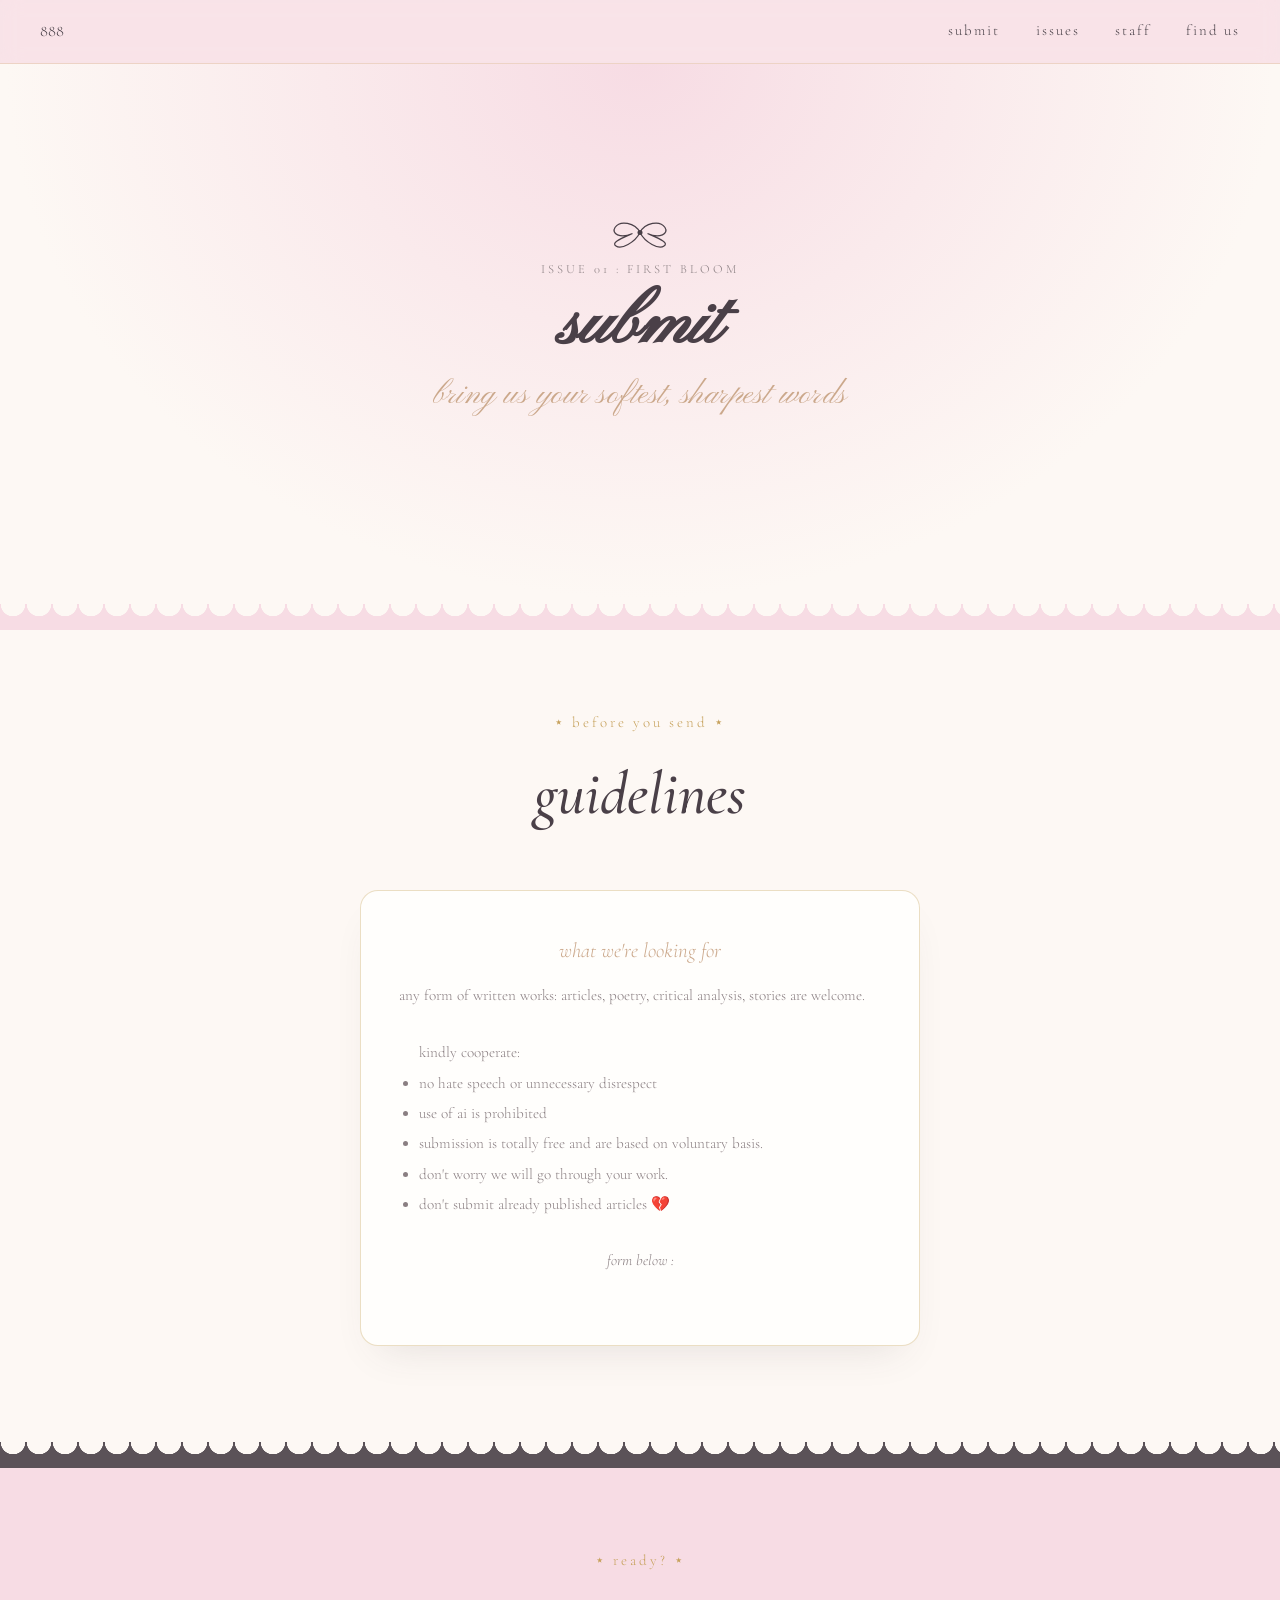
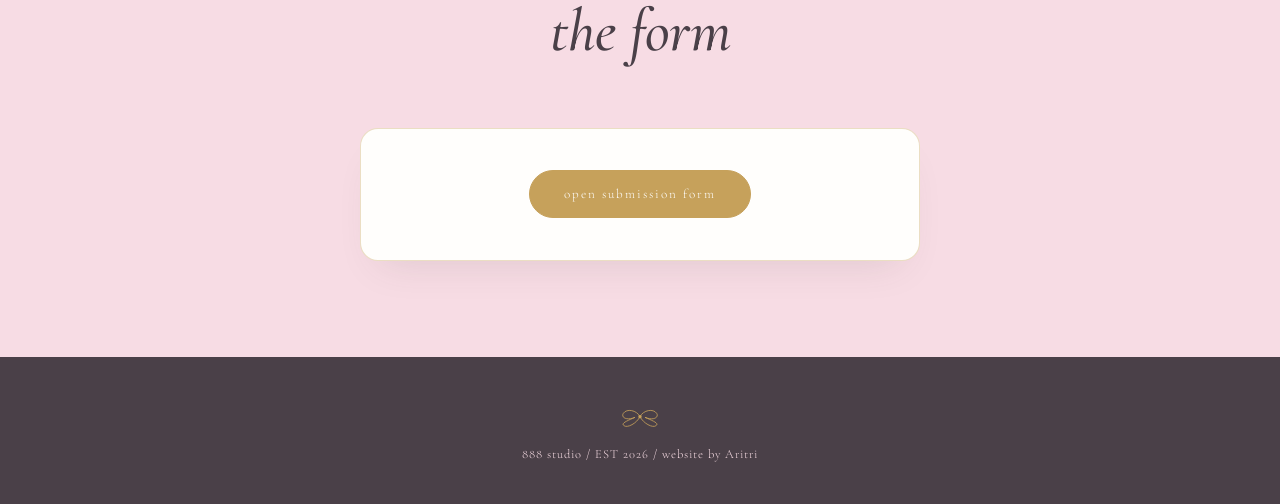
==== submit.html @ e038762c "Initial commit" ====
<!DOCTYPE html>
<html lang="en">
<head>
<meta charset="UTF-8">
<meta name="viewport" content="width=device-width, initial-scale=1.0">
<title>submit — 888 studio</title>
<meta name="description" content="Submit your work to 888 studio digital magazine.">
<link rel="preconnect" href="https://fonts.googleapis.com">
<link rel="preconnect" href="https://fonts.gstatic.com" crossorigin>
<link href="https://fonts.googleapis.com/css2?family=Cormorant+Garamond:ital,wght@0,300;0,400;0,500;0,600;0,700;1,400;1,500&family=Pinyon+Script&family=Parisienne&display=swap" rel="stylesheet">
<link rel="stylesheet" href="css/style.css">
</head>
<body>

<div class="lace-overlay" aria-hidden="true"></div>

<!-- NAV -->
<header class="nav">
  <a href="index.html" class="nav__brand">888</a>
  <nav class="nav__links">
    <a href="index.html#submit">submit</a>
    <a href="index.html#issues">issues</a>
    <a href="index.html#staff">staff</a>
    <a href="index.html#find-us">find us</a>
  </nav>
  <button class="nav__toggle" id="navToggle" aria-label="Toggle menu">
    <span></span><span></span><span></span>
  </button>
</header>

<!-- SUBMIT HERO -->
<section class="hero" style="min-height: 60vh;">
  <div class="hero__bow" aria-hidden="true">
    <svg viewBox="0 0 120 70" width="60">
      <path d="M60 35 C50 15, 20 10, 10 25 C2 37, 20 48, 45 37 C20 48, 2 55, 12 62 C22 70, 50 55, 60 35 Z" fill="none" stroke="currentColor" stroke-width="2.5"/>
      <path d="M60 35 C70 15, 100 10, 110 25 C118 37, 100 48, 75 37 C100 48, 118 55, 108 62 C98 70, 70 55, 60 35 Z" fill="none" stroke="currentColor" stroke-width="2.5"/>
      <circle cx="60" cy="35" r="5" fill="currentColor"/>
    </svg>
  </div>
  <p class="hero__eyebrow">issue 01 : first bloom</p>
  <h1 class="hero__title" style="font-size: clamp(2.8rem, 8vw, 4.5rem);">submit</h1>
  <p class="hero__tagline">bring us your softest, sharpest words</p>
</section>

<div class="scallop scallop--pink" aria-hidden="true"></div>

<!-- GUIDELINES -->
<section class="section section--cream">
  <p class="section__eyebrow">⋆ before you send ⋆</p>
  <h2 class="section__title">guidelines</h2>

  <div class="card card--submit" style="text-align: left;">
    <p class="card__kicker" style="text-align:center;">what we're looking for</p>
    <p class="card__text">
      any form of written works: articles, poetry, critical analysis, stories are welcome.
    </p>
    <ul style="color: var(--grey-warm); font-size: 0.95rem; margin: 0 0 1.8rem 1.2rem; line-height: 2;">
      <p>kindly cooperate:</p>
      <li>no hate speech or unnecessary disrespect</li>
      <li>use of ai is prohibited</li>
      <li>submission is totally free and are based on voluntary basis.</li>
      <li>don't worry we will go through your work.</li>
      <li>don't submit already published articles 💔</li>
    </ul>
    <p class="card__text" style="text-align:center; font-style: italic;">
      form below :
    </p>
  </div>
</section>

<div class="scallop scallop--grey" aria-hidden="true"></div>

<!-- FORM AREA -->
<section class="section section--blush">
  <p class="section__eyebrow">⋆ ready? ⋆</p>
  <h2 class="section__title">the form</h2>

  <div class="card card--submit">
  
    <a href="https://forms.gle/hJcErPX4Rbnx6fT1A" class="btn btn--filled" target="_blank" rel="noopener">open submission form</a>
  </div>
</section>

<!-- FOOTER -->
<footer class="footer">
  <div class="footer__bow" aria-hidden="true">
    <svg viewBox="0 0 120 70" width="40">
      <path d="M60 35 C50 15, 20 10, 10 25 C2 37, 20 48, 45 37 C20 48, 2 55, 12 62 C22 70, 50 55, 60 35 Z" fill="none" stroke="currentColor" stroke-width="2.5"/>
      <path d="M60 35 C70 15, 100 10, 110 25 C118 37, 100 48, 75 37 C100 48, 118 55, 108 62 C98 70, 70 55, 60 35 Z" fill="none" stroke="currentColor" stroke-width="2.5"/>
      <circle cx="60" cy="35" r="5" fill="currentColor"/>
    </svg>
  </div>
  <p>888 studio / EST 2026 / website by Aritri</p>
</footer>

<script src="js/main.js"></script>
</body>
</html>
---- css/style.css ----
/* ============================================
   888 studio — style with substance
   ============================================ */

:root {
  --pink-blush:     #F7DCE4;
  --pink-rose:      #EFC2D1;
  --pink-deep:      #E5A9BE;
  --grey-warm:      #8A7F82;
  --grey-plum:      #4A4048;
  --cream-lace:     #FDF8F4;
  --fawn:           #CBA88B;
  --gold:           #C6A15B;
  --white:          #FFFEFC;

  --font-display: 'Cormorant Garamond', serif;
  --font-script:  'Pinyon Script', cursive;
  --font-subhead: 'Pinyon Script', cursive;
  --font-body:    'Cormorant Garamond', serif;

  --max-width: 1080px;
}

* { margin: 0; padding: 0; box-sizing: border-box; }

html { scroll-behavior: smooth; }

body {
  background: var(--cream-lace);
  color: var(--grey-plum);
  font-family: var(--font-body);
  font-weight: 300;
  line-height: 1.7;
  overflow-x: hidden;
  position: relative;
}

a { color: inherit; text-decoration: none; }

img { max-width: 100%; display: block; }

/* ---------- ambient lace texture ---------- */
.lace-overlay {
  position: fixed;
  inset: 0;
  pointer-events: none;
  z-index: 0;
  opacity: 0.5;
  background-image:
    radial-gradient(circle at 1px 1px, rgba(203,168,139,0.15) 1px, transparent 1px);
  background-size: 26px 26px;
}

/* ---------- nav ---------- */
.nav {
  position: sticky;
  top: 0;
  z-index: 100;
  display: flex;
  align-items: center;
  justify-content: space-between;
  padding: 1.1rem 2.5rem;
  background: rgba(247, 220, 228, 0.75);
  backdrop-filter: blur(10px);
  border-bottom: 1px solid rgba(198, 161, 91, 0.25);
}

.nav__brand {
  display: flex;
  align-items: center;
}

.nav__logo {
  height: 42px;
  width: auto;
  display: block;
}

.nav__links {
  display: flex;
  gap: 2.2rem;
}

.nav__links a {
  font-size: 0.93rem;
  letter-spacing: 2px;
  text-transform: lowercase;
  color: var(--grey-plum);
  position: relative;
  padding-bottom: 3px;
}

.nav__links a::after {
  content: '';
  position: absolute;
  left: 0; bottom: 0;
  width: 0%;
  height: 1px;
  background: var(--gold);
  transition: width 0.3s ease;
}

.nav__links a:hover::after { width: 100%; }

.nav__toggle {
  display: none;
  flex-direction: column;
  gap: 5px;
  background: none;
  border: none;
  cursor: pointer;
}

.nav__toggle span {
  width: 24px;
  height: 1.5px;
  background: var(--grey-plum);
}

/* ---------- hero ---------- */
.hero {
  position: relative;
  z-index: 1;
  min-height: 92vh;
  display: flex;
  flex-direction: column;
  align-items: center;
  justify-content: center;
  text-align: center;
  padding: 4rem 1.5rem 6rem;
  background:
    radial-gradient(ellipse at 50% 0%, var(--pink-blush) 0%, var(--cream-lace) 70%);
}

.hero__logo {
  width: min(340px, 78vw);
  height: auto;
  margin: 0.4rem 0 -0.6rem;
}

@keyframes sway {
  0%, 100% { transform: rotate(-4deg); }
  50% { transform: rotate(4deg); }
}

.hero__eyebrow {
  font-size: 0.78rem;
  letter-spacing: 3px;
  text-transform: uppercase;
  color: var(--grey-warm);
  margin-bottom: 0.6rem;
}

.hero__title {
  font-family: var(--font-script);
  font-size: clamp(3.5rem, 10vw, 6.5rem);
  color: var(--grey-plum);
  line-height: 1;
}

.hero__tagline {
  font-family: var(--font-subhead);
  font-weight: 400;
  font-size: 2rem;
  color: var(--fawn);
  letter-spacing: 0.5px;
  margin-top: 0.4rem;
}

.hero__desc {
  max-width: 480px;
  margin: 1.8rem auto 2.2rem;
  font-size: 0.98rem;
  color: var(--grey-warm);
}

/* ---------- floating EIC note ---------- */
.eic-note-float {
  position: absolute;
  top: 12%;
  right: 6%;
  width: 130px;
  padding: 1.1rem 1rem;
  background: var(--white);
  border: 1px solid rgba(198, 161, 91, 0.35);
  box-shadow: 0 14px 28px -14px rgba(74, 64, 72, 0.35);
  border-radius: 4px;
  text-align: center;
  transform: rotate(-6deg);
  cursor: pointer;
  transition: transform 0.3s ease;
  z-index: 2;
}

.eic-note-float:hover {
  transform: rotate(-2deg) translateY(-4px);
}

.eic-note-float__label {
  font-family: var(--font-display);
  font-style: italic;
  font-size: 0.8rem;
  color: var(--grey-plum);
  line-height: 1.3;
}

.eic-note-float__peek {
  font-size: 0.68rem;
  letter-spacing: 0.5px;
  color: var(--gold);
  margin-top: 0.5rem;
}

/* ---------- EIC note modal text ---------- */
.eic-note-modal__label {
  font-family: var(--font-display);
  font-style: italic;
  font-size: 1.1rem;
  color: var(--gold);
  margin-bottom: 1rem;
  text-align: center;
}

.eic-note-modal__text {
  font-size: 1rem;
  color: var(--grey-plum);
  line-height: 1.8;
  text-align: left;
}

.eic-note-modal__sign {
  font-family: var(--font-display);
  font-style: italic;
  font-size: 1.1rem;
  color: var(--fawn);
  text-align: right;
  margin-top: 1.5rem;
}

/* ---------- buttons ---------- */
.btn {
  display: inline-block;
  padding: 0.75rem 2.1rem;
  font-family: var(--font-body);
  font-size: 0.82rem;
  letter-spacing: 2px;
  text-transform: lowercase;
  border-radius: 40px;
  transition: all 0.3s ease;
}

.btn--ghost {
  border: 1px solid var(--grey-plum);
  color: var(--grey-plum);
}

.btn--ghost:hover {
  background: var(--grey-plum);
  color: var(--cream-lace);
}

.btn--filled {
  background: var(--gold);
  color: var(--white);
  border: 1px solid var(--gold);
}

.btn--filled:hover {
  background: transparent;
  color: var(--gold);
}

/* ---------- scallop / doily divider ---------- */
.scallop {
  position: relative;
  height: 26px;
  z-index: 1;
}

.scallop--pink {
  background: var(--pink-blush);
  -webkit-mask-image: radial-gradient(circle at 13px 0, transparent 12px, black 12.5px);
  mask-image: radial-gradient(circle at 13px 0, transparent 12px, black 12.5px);
  -webkit-mask-size: 26px 26px;
  mask-size: 26px 26px;
  -webkit-mask-repeat: repeat-x;
  mask-repeat: repeat-x;
}

.scallop--grey {
  background: var(--grey-plum);
  opacity: 0.9;
  -webkit-mask-image: radial-gradient(circle at 13px 0, transparent 12px, black 12.5px);
  mask-image: radial-gradient(circle at 13px 0, transparent 12px, black 12.5px);
  -webkit-mask-size: 26px 26px;
  mask-size: 26px 26px;
  -webkit-mask-repeat: repeat-x;
  mask-repeat: repeat-x;
}

/* ---------- sections ---------- */
.section {
  position: relative;
  z-index: 1;
  padding: 5rem 1.5rem 6rem;
  text-align: center;
}

#team {
  padding-bottom: 2rem;
}

#volunteer {
  padding-top: 2rem;
}

.section--blush { background: var(--pink-blush); }
.section--cream { background: var(--cream-lace); }

.section__eyebrow {
  font-size: 0.93rem;
  letter-spacing: 3px;
  color: var(--gold);
  text-transform: lowercase;
  margin-bottom: 0.4rem;
}

.section__title {
  font-family: var(--font-display);
  font-weight: 500;
  font-style: italic;
  font-size: clamp(2.8rem, 6vw, 3.8rem);
  margin-bottom: 2.8rem;
}

/* ---------- submit card ---------- */
.card--submit {
  max-width: 560px;
  margin: 0 auto;
  background: var(--white);
  border: 1px solid rgba(198, 161, 91, 0.35);
  border-radius: 18px;
  padding: 2.6rem 2.4rem;
  box-shadow: 0 20px 40px -20px rgba(74, 64, 72, 0.15);
}

.card__kicker {
  font-family: var(--font-display);
  font-style: italic;
  font-size: 1.3rem;
  color: var(--fawn);
  margin-bottom: 0.9rem;
}

.card__text {
  color: var(--grey-warm);
  font-size: 0.95rem;
  margin-bottom: 1.8rem;
}

/* ---------- issues grid ---------- */

.issues-grid {
  max-width: var(--max-width);
  margin: 0 auto;
  display: flex;
  gap: 2.6rem;
  overflow-x: auto;
  scroll-snap-type: x mandatory;
  scroll-behavior: smooth;
  padding-bottom: 0.5rem;
}
.issue-card {
  flex: 0 0 280px;
  scroll-snap-align: start;
  min-width: 0;
}

.issue-card h3 {
  font-family: var(--font-display);
  font-style: italic;
  font-weight: 500;
  font-size: 1.15rem;
  margin: 1.1rem 0 0.35rem;
  color: var(--grey-plum);
}

.issue-card p {
  font-size: 0.85rem;
  color: var(--grey-warm);
}

.issue-card__frame {
  display: block;
  aspect-ratio: 3 / 4;
  border-radius: 14px;
  overflow: hidden;
  border: 6px solid var(--white);
  box-shadow: 0 16px 32px -18px rgba(74, 64, 72, 0.35), 0 0 0 1px var(--pink-rose);
  transition: transform 0.35s ease, box-shadow 0.35s ease;
}

.issue-card__frame:hover {
  transform: translateY(-6px) rotate(-1deg);
  box-shadow: 0 22px 40px -18px rgba(74, 64, 72, 0.4), 0 0 0 1px var(--gold);
}

.issue-card__placeholder {
  width: 100%; height: 100%;
  display: flex;
  align-items: center;
  justify-content: center;
  background: linear-gradient(160deg, var(--pink-rose), var(--pink-blush));
  font-family: var(--font-script);
  font-size: 1.7rem;
  color: var(--grey-plum);
}

.issues-single {
  max-width: 420px;
  margin: 0 auto;
  cursor: pointer;
  text-align: center;
}

.issues-single__cover {
  aspect-ratio: 16 / 10;
  border-radius: 18px;
  background: linear-gradient(160deg, var(--pink-rose), var(--pink-blush));
  border: 6px solid var(--white);
  box-shadow: 0 20px 40px -20px rgba(74, 64, 72, 0.35), 0 0 0 1px var(--pink-rose);
  display: flex;
  align-items: center;
  justify-content: center;
  font-family: var(--font-script);
  font-size: 2rem;
  color: var(--grey-plum);
  transition: transform 0.35s ease, box-shadow 0.35s ease;
}

.issues-single:hover .issues-single__cover {
  transform: translateY(-6px);
  box-shadow: 0 26px 46px -20px rgba(74, 64, 72, 0.4), 0 0 0 1px var(--gold);
}

.issues-single__sub {
  margin-top: 1rem;
  font-size: 0.9rem;
  color: var(--grey-warm);
}

/* ---------- staff grid ---------- */
.staff-grid {
  max-width: var(--max-width);
  margin: 0 auto;
  display: grid;
  grid-template-columns: repeat(auto-fit, minmax(190px, 1fr));
  gap: 2.4rem;
}

.staff-card__photo {
  width: 110px; height: 110px;
  margin: 0 auto 1rem;
  border-radius: 50%;
  background: linear-gradient(160deg, var(--fawn), var(--pink-rose));
  border: 3px solid var(--white);
  box-shadow: 0 10px 24px -12px rgba(74, 64, 72, 0.4);
}

.staff-card h3 {
  font-family: var(--font-display);
  font-style: italic;
  font-weight: 500;
  font-size: 1.2rem;
  color: var(--grey-plum);
}

.staff-card__role {
  font-size: 0.78rem;
  letter-spacing: 1px;
  color: var(--grey-warm);
  margin-top: 0.2rem;
}

.staff-card--lead .staff-card__photo {
  background: linear-gradient(160deg, var(--gold), var(--pink-deep));
}

.volunteer__text {
  max-width: 480px;
  margin: 0 auto 1.8rem;
  color: var(--grey-warm);
  font-size: 0.98rem;
}

/* ---------- socials ---------- */
.social-grid {
  display: flex;
  flex-wrap: wrap;
  gap: 1rem;
  justify-content: center;
}

.social-pill {
  padding: 0.7rem 1.8rem;
  border: 1px solid var(--grey-plum);
  border-radius: 40px;
  font-size: 0.85rem;
  letter-spacing: 1px;
  transition: all 0.3s ease;
}

.social-pill:hover {
  background: var(--grey-plum);
  color: var(--cream-lace);
}

/* ---------- staff cards clickable ---------- */
.staff-card {
  cursor: pointer;
  transition: transform 0.3s ease;
}

.staff-card:hover {
  transform: translateY(-4px);
}

.staff-card__photo img {
  width: 100%;
  height: 100%;
  object-fit: cover;
  border-radius: 50%;
}

/* ---------- modal overlay ---------- */
.modal-overlay {
  display: none;
  position: fixed;
  inset: 0;
  background: rgba(74, 64, 72, 0.55);
  backdrop-filter: blur(4px);
  z-index: 1000;
  align-items: center;
  justify-content: center;
  padding: 1.5rem;
}

.modal-overlay.modal-overlay--open {
  display: flex;
}

.modal-box {
  position: relative;
  background: var(--cream-lace);
  border-radius: 20px;
  max-width: 420px;
  width: 100%;
  max-height: 85vh;
  overflow-y: auto;
  padding: 2.6rem 2rem 2.2rem;
  text-align: center;
  box-shadow: 0 30px 60px -20px rgba(74, 64, 72, 0.4);
  border: 1px solid rgba(198, 161, 91, 0.3);
}

.modal-box--wide {
  max-width: 640px;
  text-align: left;
}

.modal-close {
  position: absolute;
  top: 1rem;
  right: 1.2rem;
  background: none;
  border: none;
  font-size: 1.6rem;
  line-height: 1;
  color: var(--grey-warm);
  cursor: pointer;
}

.modal-close:hover {
  color: var(--gold);
}

.modal-photo {
  width: 130px;
  height: 130px;
  border-radius: 50%;
  margin: 0 auto 1.2rem;
  background: linear-gradient(160deg, var(--fawn), var(--pink-rose));
  overflow: hidden;
}

.modal-photo img {
  width: 100%;
  height: 100%;
  object-fit: cover;
}

.modal-name {
  font-family: var(--font-display);
  font-style: italic;
  font-weight: 500;
  font-size: 1.6rem;
  color: var(--grey-plum);
  text-align: center;
}

.modal-role {
  font-size: 0.85rem;
  letter-spacing: 1px;
  color: var(--gold);
  margin-top: 0.3rem;
  text-align: center;
}

.modal-email {
  font-size: 0.85rem;
  color: var(--grey-warm);
  margin-top: 0.4rem;
  text-align: center;
}

.modal-bio {
  margin-top: 1.2rem;
  font-size: 0.95rem;
  color: #000000;
  text-align: left;
}

/* ---------- team member list inside modal ---------- */
.modal-team-list {
  display: grid;
  grid-template-columns: repeat(auto-fit, minmax(160px, 1fr));
  gap: 1.6rem;
  margin-top: 1.6rem;
}

.modal-team-member {
  text-align: center;
}

.modal-team-member__photo {
  width: 80px;
  height: 80px;
  border-radius: 50%;
  margin: 0 auto 0.6rem;
  background: linear-gradient(160deg, var(--fawn), var(--pink-rose));
  overflow: hidden;
}

.modal-team-member__photo img {
  width: 100%;
  height: 100%;
  object-fit: cover;
}

.modal-team-member h4 {
  font-family: var(--font-display);
  font-style: italic;
  font-size: 1.05rem;
  color: var(--grey-plum);
}

.modal-team-member p {
  font-size: 0.95rem;
  color: #000000;
  margin-top: 0.2rem;
}

/* ---------- issue submission grid ---------- */
.modal-submission-grid {
  display: grid;
  grid-template-columns: repeat(auto-fill, minmax(150px, 1fr));
  gap: 1.4rem;
  margin-top: 1.6rem;
}

.submission-card {
  display: block;
  text-align: center;
  cursor: pointer;
}

.submission-card__cover {
  width: 100%;
  aspect-ratio: 1 / 1;
  border-radius: 22px;
  overflow: hidden;
  background: linear-gradient(160deg, var(--pink-rose), var(--pink-blush));
  border: 3px solid var(--white);
  box-shadow: 0 12px 24px -14px rgba(74, 64, 72, 0.35);
  transition: transform 0.3s ease, box-shadow 0.3s ease;
}

.submission-card:hover .submission-card__cover {
  transform: translateY(-4px) scale(1.02);
  box-shadow: 0 16px 30px -14px rgba(74, 64, 72, 0.45);
}

.submission-card__cover img {
  width: 100%;
  height: 100%;
  object-fit: cover;
}

.submission-card__title {
  margin-top: 0.6rem;
  font-family: var(--font-display);
  font-style: italic;
  font-size: 0.95rem;
  color: var(--grey-plum);
}

.submission-card__author {
  font-size: 0.75rem;
  color: var(--grey-warm);
  margin-top: 0.1rem;
}

.issue-modal-nav {
  display: flex;
  flex-wrap: wrap;
  justify-content: center;
  gap: 0.5rem;
  margin: 0.8rem 0 1.6rem;
  font-size: 0.85rem;
}

.issue-modal-nav a {
  color: var(--grey-warm);
  padding-bottom: 2px;
  border-bottom: 1px solid transparent;
  transition: color 0.2s ease, border-color 0.2s ease;
}

.issue-modal-nav a:hover,
.issue-modal-nav a.issue-modal-nav__active {
  color: var(--gold);
  border-bottom-color: var(--gold);
}

.issue-modal-nav__divider {
  color: var(--grey-warm);
  opacity: 0.5;
}

/* ---------- footer ---------- */
.footer {
  position: relative;
  z-index: 1;
  background: var(--grey-plum);
  color: var(--pink-blush);
  text-align: center;
  padding: 3rem 1.5rem 2.4rem;
  font-size: 0.78rem;
  letter-spacing: 1px;
}

.footer__bow {
  color: var(--gold);
  display: flex;
  justify-content: center;
  margin-bottom: 1rem;
}

/* ---------- responsive ---------- */
@media (max-width: 720px) {
  .nav__links { display: none; }
  .nav__toggle { display: flex; }

  .nav.nav--open .nav__links {
    display: flex;
    flex-direction: column;
    position: absolute;
    top: 100%; left: 0; right: 0;
    background: var(--pink-blush);
    padding: 1.5rem;
    gap: 1.2rem;
    text-align: center;
    border-bottom: 1px solid rgba(198,161,91,0.25);
  }
}

@media (prefers-reduced-motion: reduce) {
  html { scroll-behavior: auto; }
  .hero__bow { animation: none; }
}
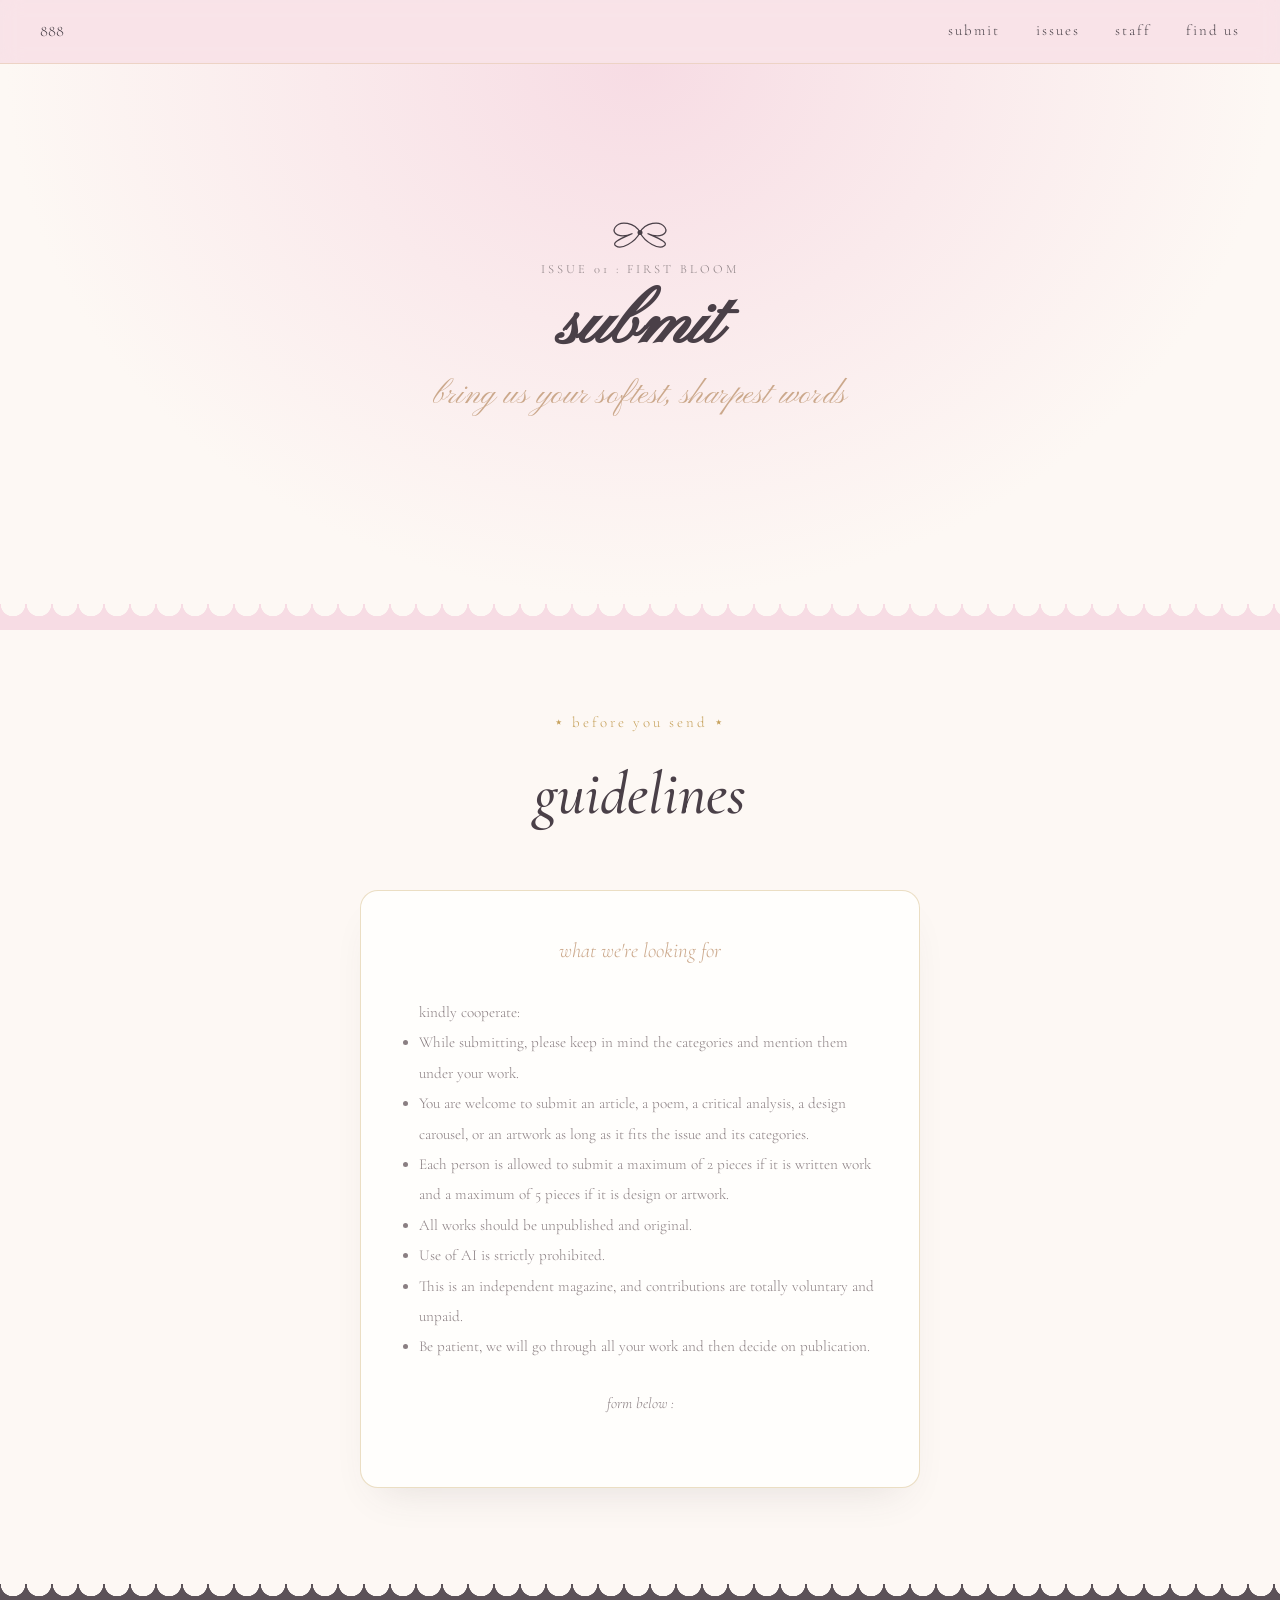
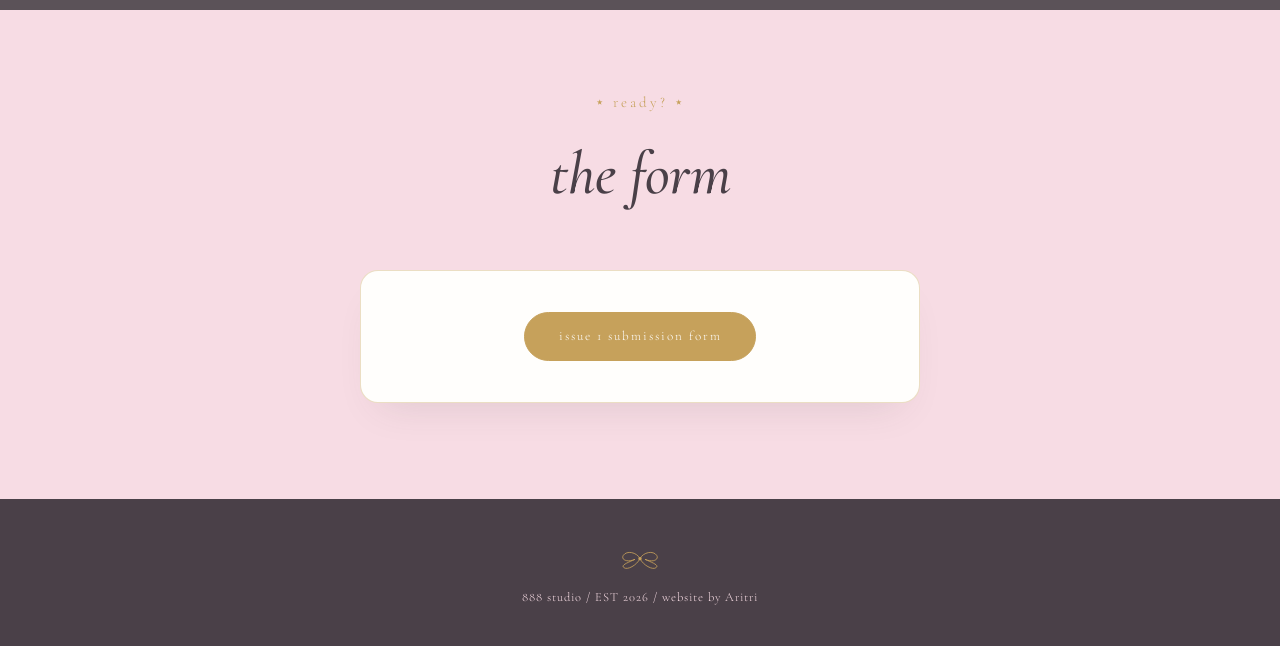
==== commit 6b16661f: "Revise submission guidelines and form link Updated submission guidelines and modified submission for" ====
--- a/submit.html
+++ b/submit.html
@@ -52,15 +52,16 @@
   <div class="card card--submit" style="text-align: left;">
     <p class="card__kicker" style="text-align:center;">what we're looking for</p>
     <p class="card__text">
-      any form of written works: articles, poetry, critical analysis, stories are welcome.
     </p>
     <ul style="color: var(--grey-warm); font-size: 0.95rem; margin: 0 0 1.8rem 1.2rem; line-height: 2;">
       <p>kindly cooperate:</p>
-      <li>no hate speech or unnecessary disrespect</li>
-      <li>use of ai is prohibited</li>
-      <li>submission is totally free and are based on voluntary basis.</li>
-      <li>don't worry we will go through your work.</li>
-      <li>don't submit already published articles 💔</li>
+      <li>While submitting, please keep in mind the categories and mention them under your work.</li>
+      <li>You are welcome to submit an article, a poem, a critical analysis, a design carousel, or an artwork as long as it fits the issue and its categories.</li>
+      <li>Each person is allowed to submit a maximum of 2 pieces if it is written work and a maximum of 5 pieces if it is design or artwork.</li>
+      <li>All works should be unpublished and original.</li>
+      <li>Use of AI is strictly prohibited.</li>
+      <li>This is an independent magazine, and contributions are totally voluntary and unpaid.</li>
+      <li>Be patient, we will go through all your work and then decide on publication.</li>
     </ul>
     <p class="card__text" style="text-align:center; font-style: italic;">
       form below :
@@ -77,7 +78,7 @@
 
   <div class="card card--submit">
   
-    <a href="https://forms.gle/hJcErPX4Rbnx6fT1A" class="btn btn--filled" target="_blank" rel="noopener">open submission form</a>
+    <a href="https://forms.gle/SydN2yf8qKHaVvCQA" class="btn btn--filled" target="_blank" rel="noopener">issue 1 submission form</a>
   </div>
 </section>
 
@@ -95,4 +96,4 @@
 
 <script src="js/main.js"></script>
 </body>
-</html>+</html>
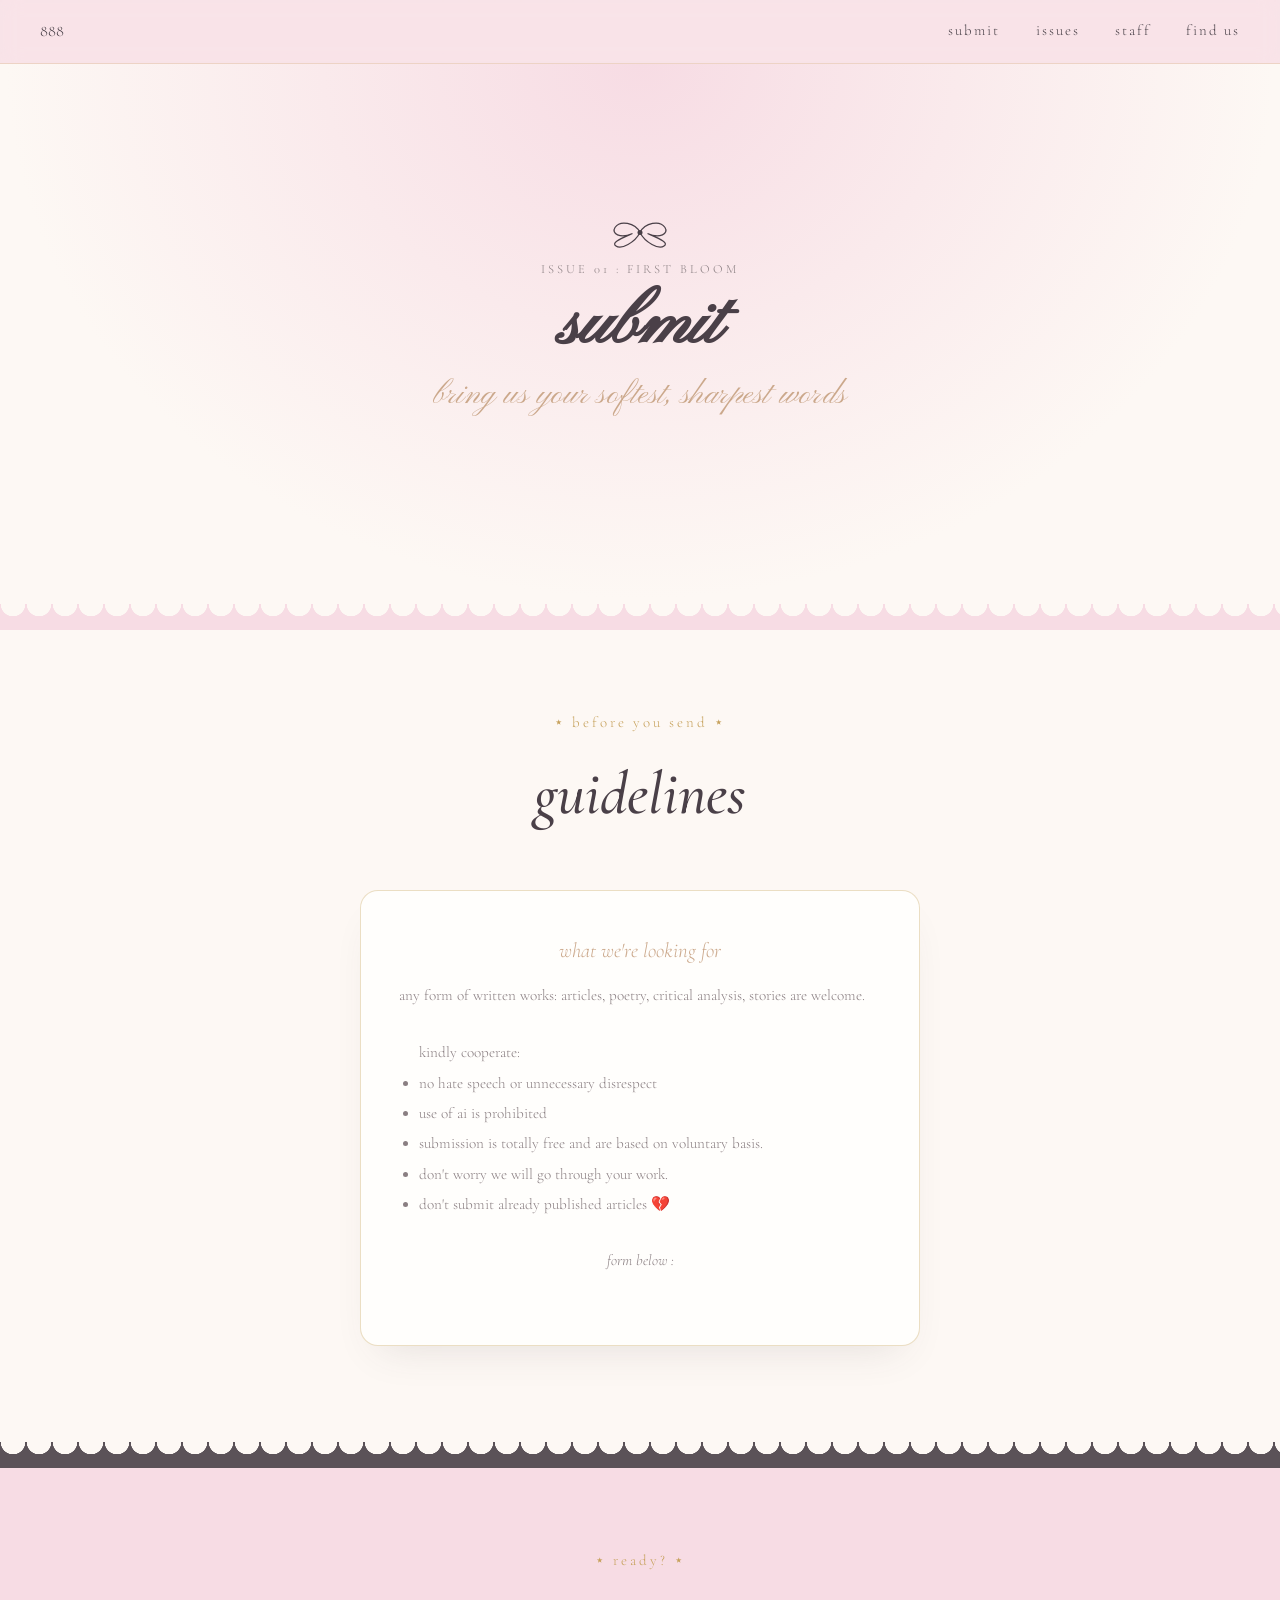
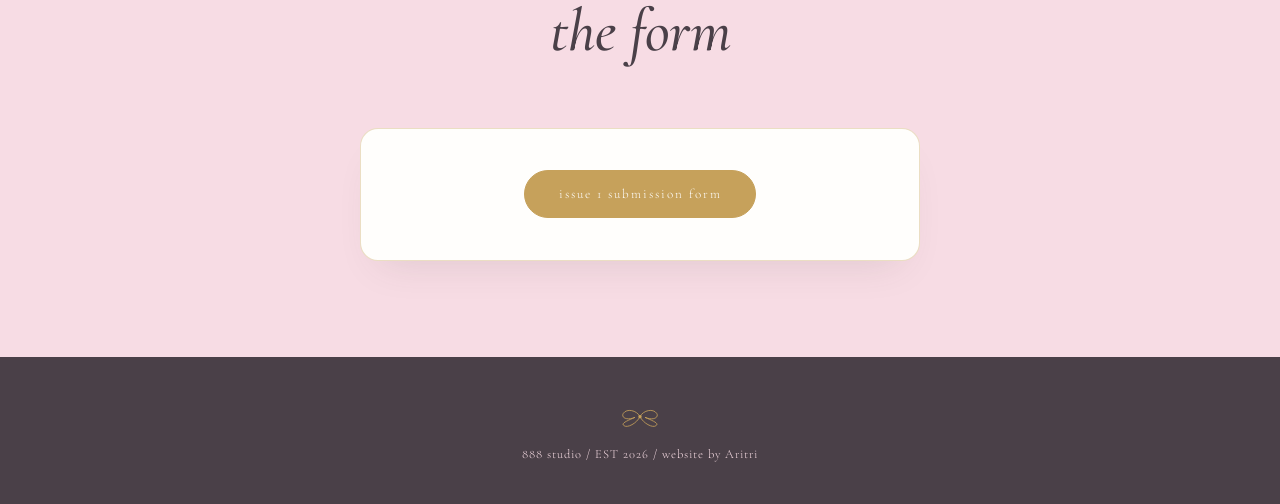
==== commit f31c7e7b: "Update submit.html" ====
--- a/submit.html
+++ b/submit.html
@@ -52,16 +52,15 @@
   <div class="card card--submit" style="text-align: left;">
     <p class="card__kicker" style="text-align:center;">what we're looking for</p>
     <p class="card__text">
+      any form of written works: articles, poetry, critical analysis, stories are welcome.
     </p>
     <ul style="color: var(--grey-warm); font-size: 0.95rem; margin: 0 0 1.8rem 1.2rem; line-height: 2;">
       <p>kindly cooperate:</p>
-      <li>While submitting, please keep in mind the categories and mention them under your work.</li>
-      <li>You are welcome to submit an article, a poem, a critical analysis, a design carousel, or an artwork as long as it fits the issue and its categories.</li>
-      <li>Each person is allowed to submit a maximum of 2 pieces if it is written work and a maximum of 5 pieces if it is design or artwork.</li>
-      <li>All works should be unpublished and original.</li>
-      <li>Use of AI is strictly prohibited.</li>
-      <li>This is an independent magazine, and contributions are totally voluntary and unpaid.</li>
-      <li>Be patient, we will go through all your work and then decide on publication.</li>
+      <li>no hate speech or unnecessary disrespect</li>
+      <li>use of ai is prohibited</li>
+      <li>submission is totally free and are based on voluntary basis.</li>
+      <li>don't worry we will go through your work.</li>
+      <li>don't submit already published articles 💔</li>
     </ul>
     <p class="card__text" style="text-align:center; font-style: italic;">
       form below :
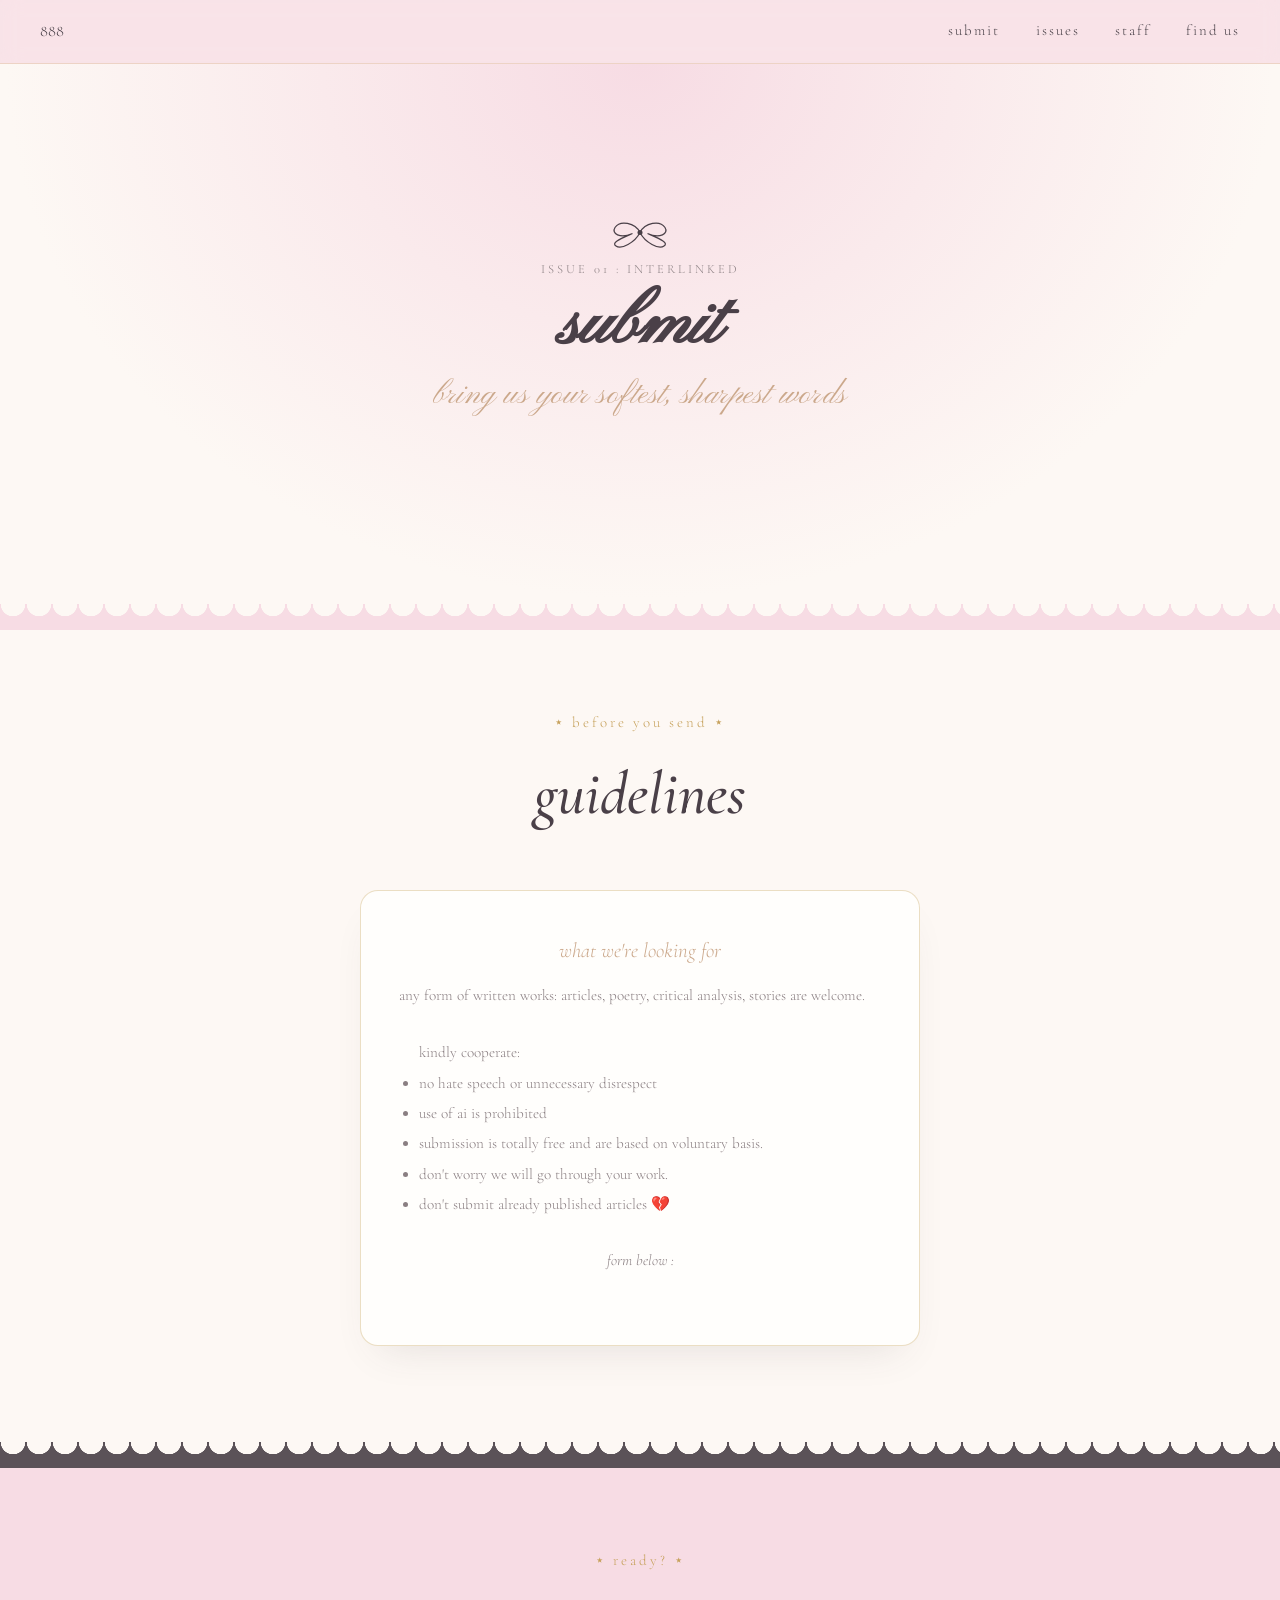
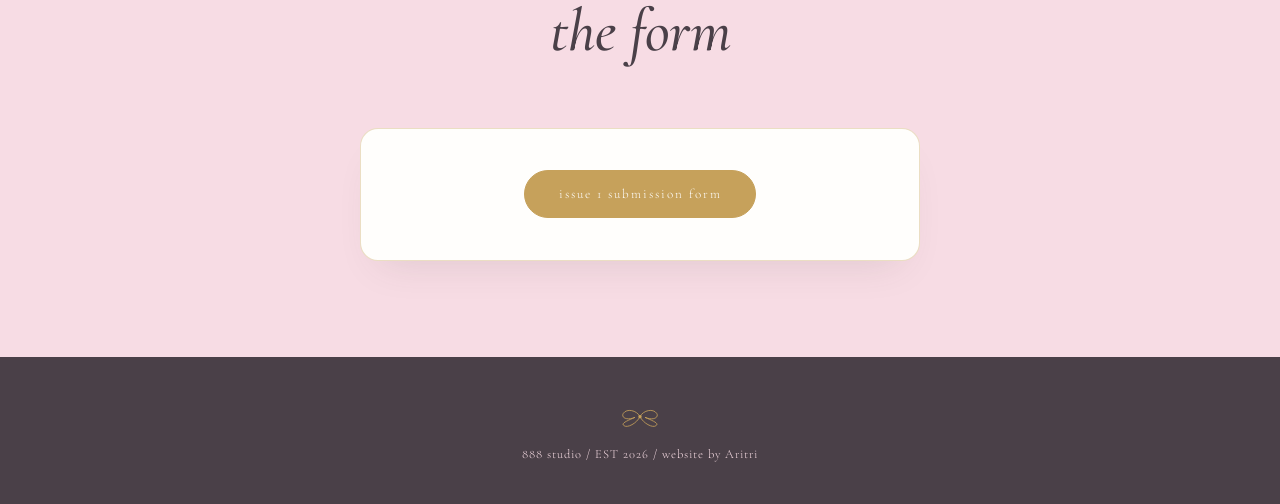
==== commit 0db997f6: "Update hero text in submit.html" ====
--- a/submit.html
+++ b/submit.html
@@ -37,8 +37,8 @@
       <circle cx="60" cy="35" r="5" fill="currentColor"/>
     </svg>
   </div>
-  <p class="hero__eyebrow">issue 01 : first bloom</p>
-  <h1 class="hero__title" style="font-size: clamp(2.8rem, 8vw, 4.5rem);">submit</h1>
+  <p class="hero__eyebrow">issue 01 : interlinked</p>
+  <h1 class="hero__title" style="font-size: clamp(3.8rem, 8vw, 4.5rem);">submit</h1>
   <p class="hero__tagline">bring us your softest, sharpest words</p>
 </section>
 
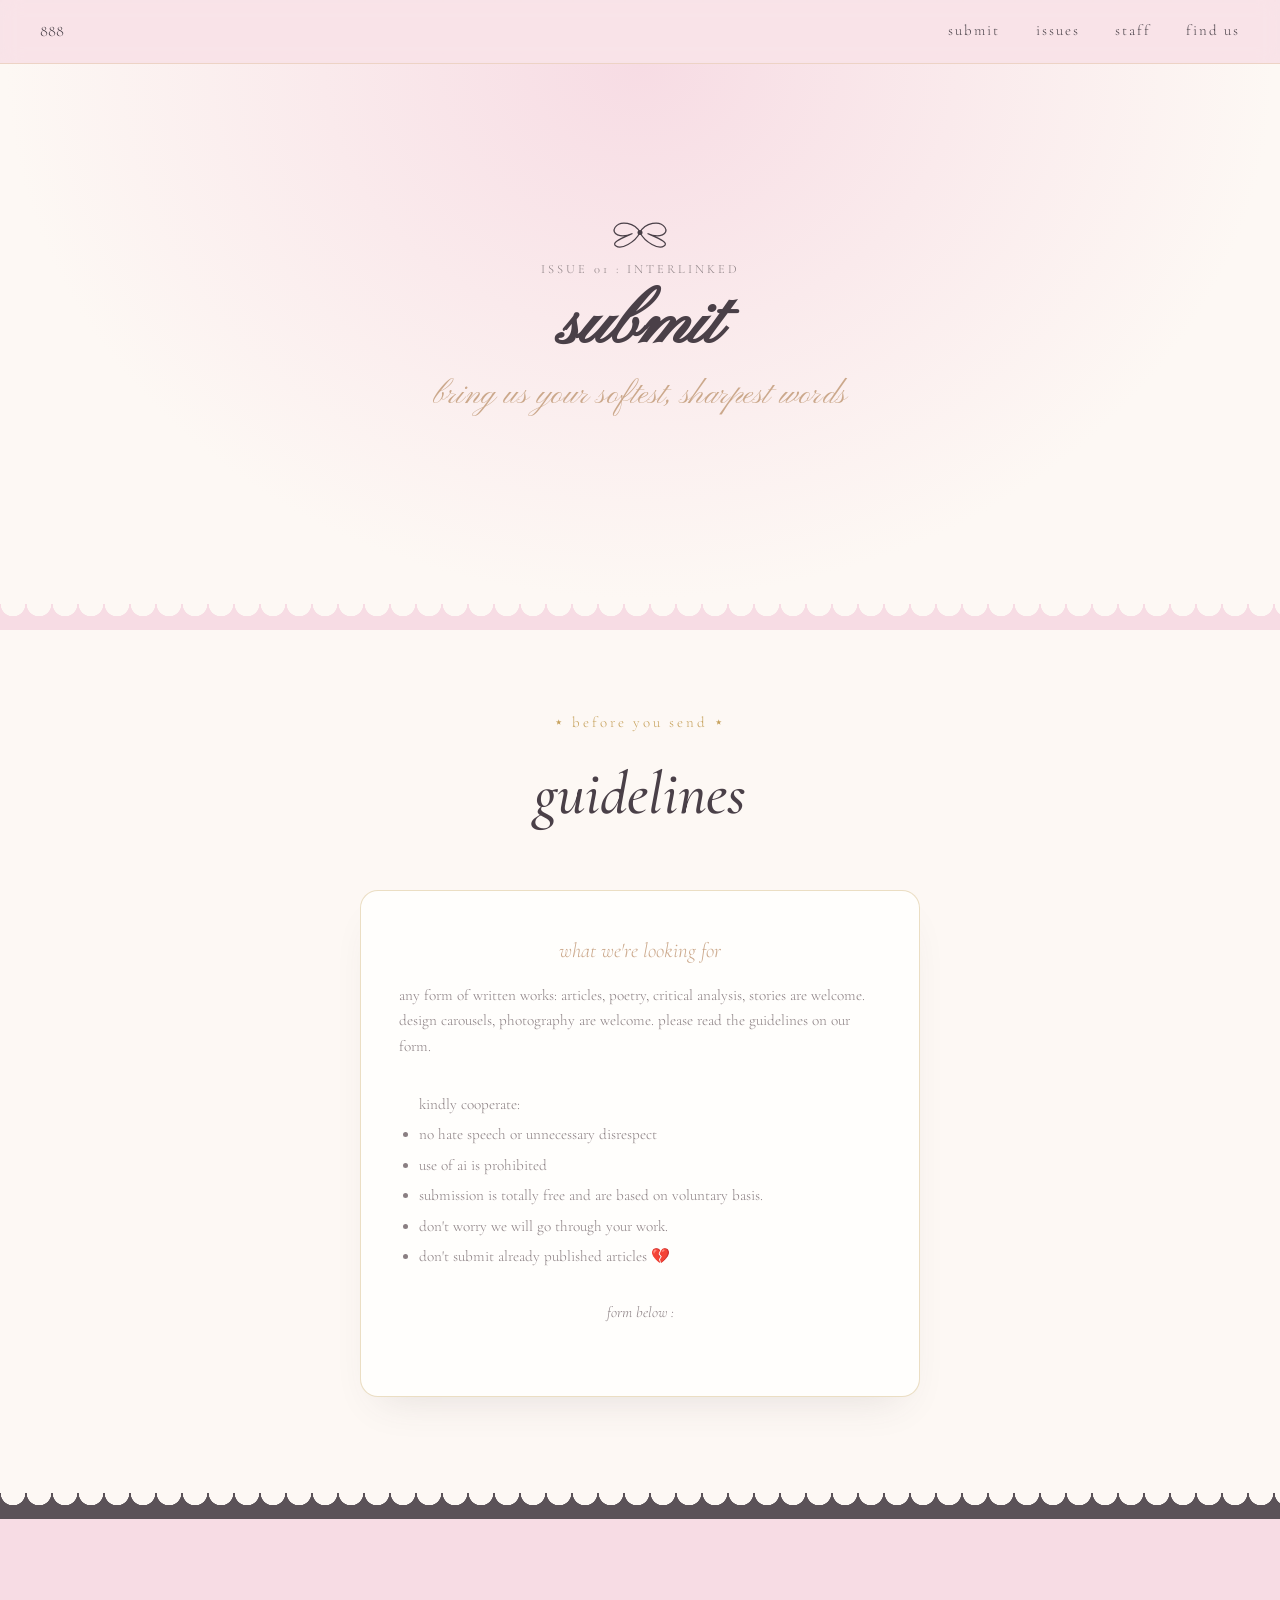
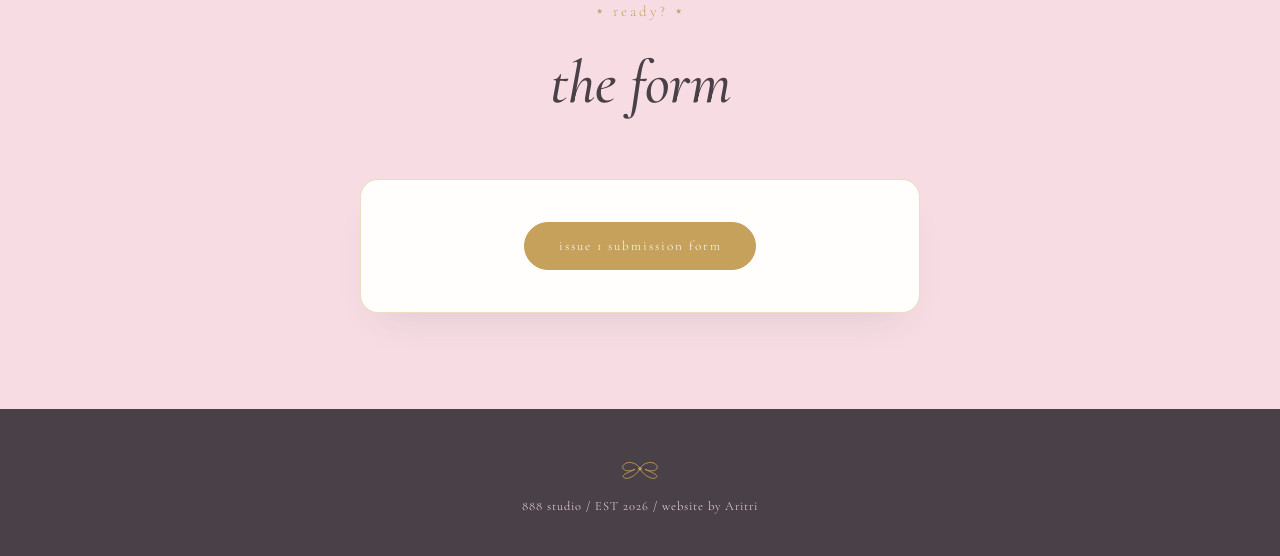
==== commit 0d59c4d8: "Update submit.html" ====
--- a/submit.html
+++ b/submit.html
@@ -52,8 +52,7 @@
   <div class="card card--submit" style="text-align: left;">
     <p class="card__kicker" style="text-align:center;">what we're looking for</p>
     <p class="card__text">
-      any form of written works: articles, poetry, critical analysis, stories are welcome.
-    </p>
+      any form of written works: articles, poetry, critical analysis, stories are welcome. design carousels, photography are welcome. please read the guidelines on our form.</p>
     <ul style="color: var(--grey-warm); font-size: 0.95rem; margin: 0 0 1.8rem 1.2rem; line-height: 2;">
       <p>kindly cooperate:</p>
       <li>no hate speech or unnecessary disrespect</li>
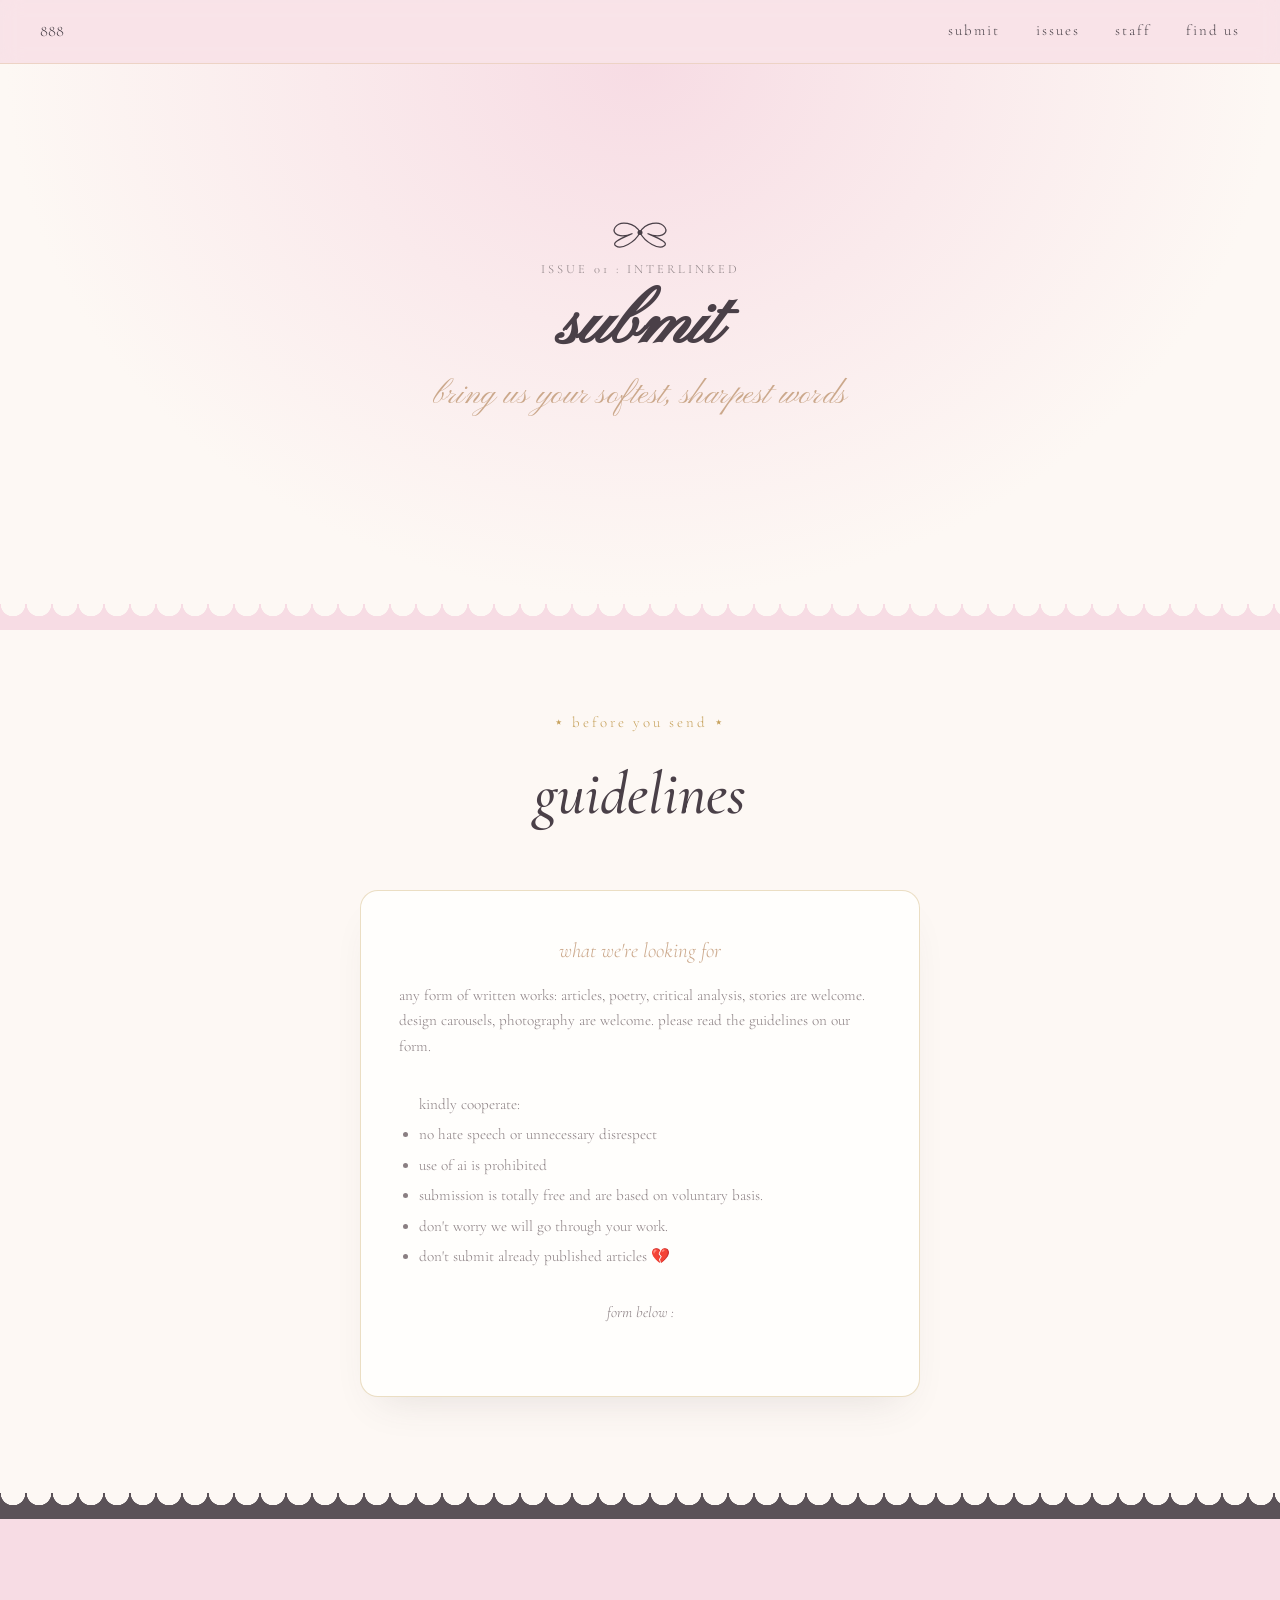
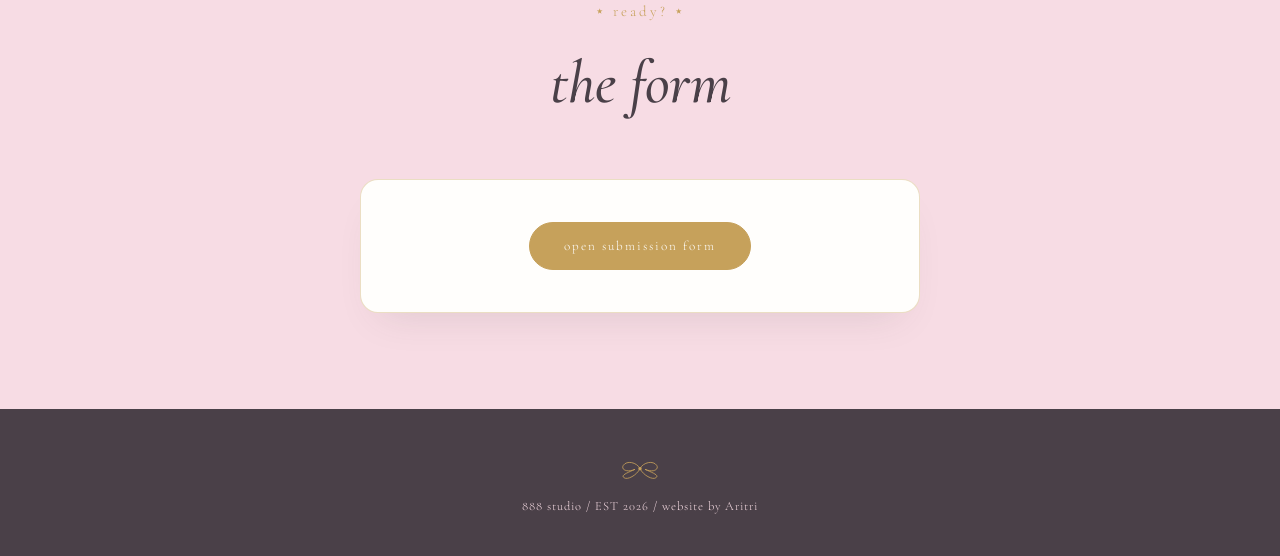
==== commit bcea7427: "new members" ====
--- a/submit.html
+++ b/submit.html
@@ -38,7 +38,7 @@
     </svg>
   </div>
   <p class="hero__eyebrow">issue 01 : interlinked</p>
-  <h1 class="hero__title" style="font-size: clamp(3.8rem, 8vw, 4.5rem);">submit</h1>
+  <h1 class="hero__title" style="font-size: clamp(2.8rem, 8vw, 4.5rem);">submit</h1>
   <p class="hero__tagline">bring us your softest, sharpest words</p>
 </section>
 
@@ -52,7 +52,8 @@
   <div class="card card--submit" style="text-align: left;">
     <p class="card__kicker" style="text-align:center;">what we're looking for</p>
     <p class="card__text">
-      any form of written works: articles, poetry, critical analysis, stories are welcome. design carousels, photography are welcome. please read the guidelines on our form.</p>
+      any form of written works: articles, poetry, critical analysis, stories are welcome. design carousels, photography are welcome. please read the guidelines on our form.
+    </p>
     <ul style="color: var(--grey-warm); font-size: 0.95rem; margin: 0 0 1.8rem 1.2rem; line-height: 2;">
       <p>kindly cooperate:</p>
       <li>no hate speech or unnecessary disrespect</li>
@@ -76,7 +77,7 @@
 
   <div class="card card--submit">
   
-    <a href="https://forms.gle/SydN2yf8qKHaVvCQA" class="btn btn--filled" target="_blank" rel="noopener">issue 1 submission form</a>
+    <a href="https://forms.gle/SydN2yf8qKHaVvCQA"  class="btn btn--filled" target="_blank" rel="noopener">open submission form</a>
   </div>
 </section>
 
@@ -94,4 +95,4 @@
 
 <script src="js/main.js"></script>
 </body>
-</html>
+</html>
